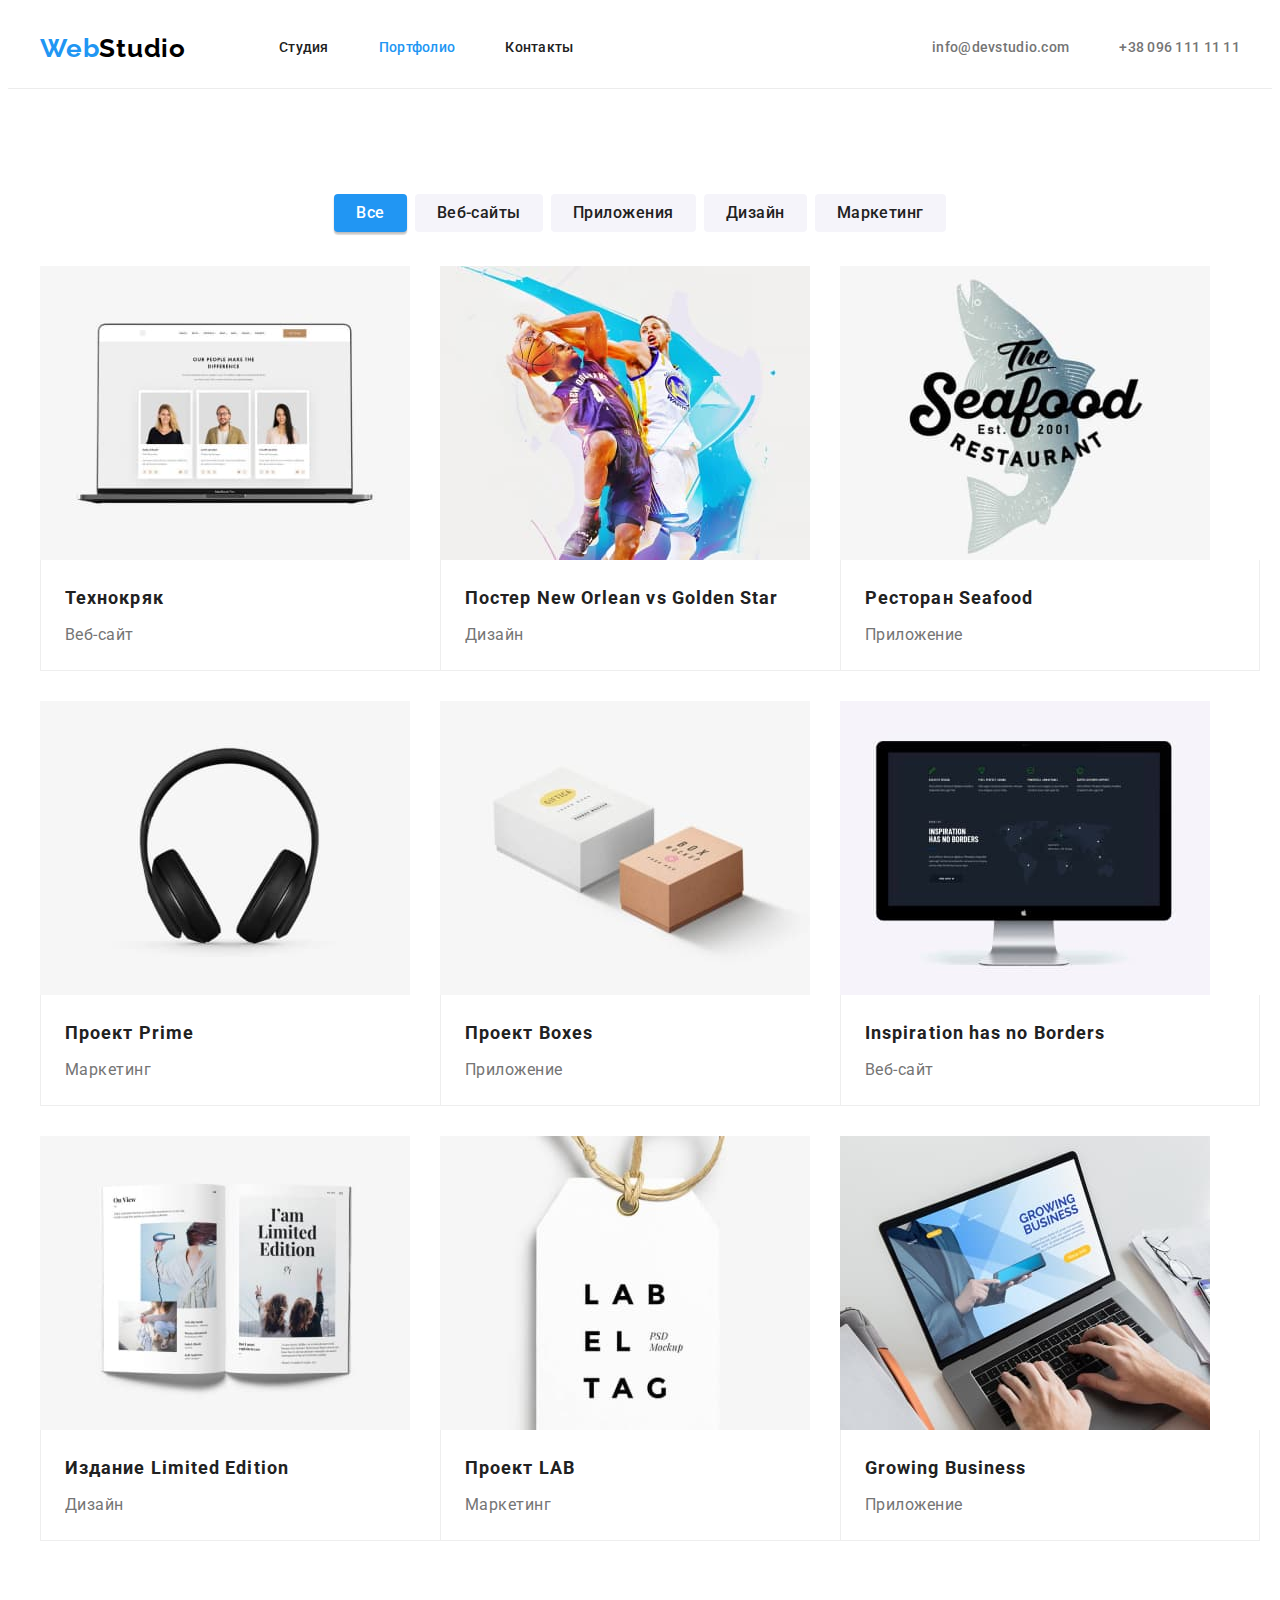
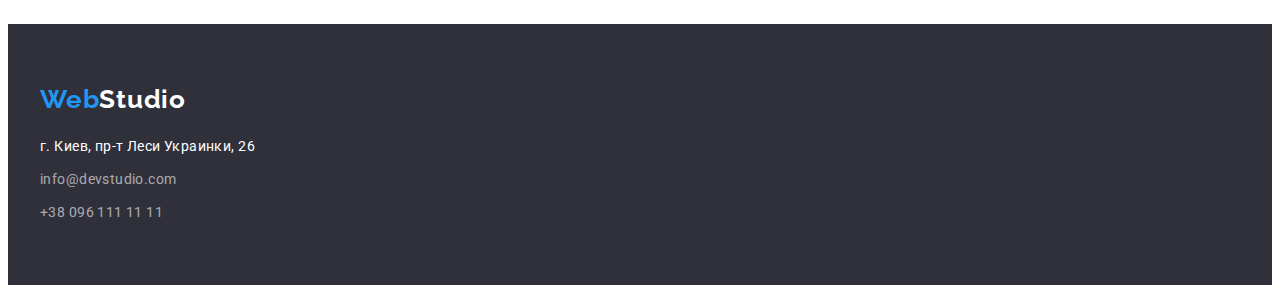
==== portfolio.html @ a7e1ee4c "add-customers" ====
<!DOCTYPE html>
<html lang="ru">
  <head>
    <meta charset="UTF-8" />
    <meta http-equiv="X-UA-Compatible" content="IE=edge" />
    <meta name="viewport" content="width=device-width, initial-scale=1.0" />
    <link rel="preconnect" href="https://fonts.googleapis.com" />
    <link rel="preconnect" href="https://fonts.gstatic.com" crossorigin />
    <link
      rel="stylesheet"
      href="https://cdnjs.cloudflare.com/ajax/libs/modern-normalize/1.1.0/modern-normalize.min.css"
      integrity="sha512-wpPYUAdjBVSE4KJnH1VR1HeZfpl1ub8YT/NKx4PuQ5NmX2tKuGu6U/JRp5y+Y8XG2tV+wKQpNHVUX03MfMFn9Q=="
      crossorigin="anonymous"
      referrerpolicy="no-referrer"
    />
    <link
      href="https://fonts.googleapis.com/css2?family=Raleway:wght@700&family=Roboto:wght@400;500;700;900&display=swap"
      rel="stylesheet"
    />
    <title>Document</title>
    <link rel="stylesheet" href="./css/style.css" />
  </head>
  <body>
    <!-- /* ----------HEADER---------- */ -->
    <header class="header">
      <div class="container">
        <nav class="header-nav">
          <a class="header-logo link" lang="en" href="index.html"
            >Web<span class="header-logo-studio">Studio</span>
          </a>
          <ul class="header-list list">
            <li class="header-list-item">
              <a href="./index.html" class="header-link link">Студия</a>
            </li>
            <li class="header-list-item">
              <a href="./portfolio.html" class="header-link link current">Портфолио</a>
            </li>
            <li class="header-list-item"><a href="" class="header-link link">Контакты</a></li>
          </ul>
        </nav>
        <ul class="header-adress list">
          <li class="header-adress-item">
            <a href="mailto:info@devstudio.com" class="header-mail link">info@devstudio.com</a>
          </li>
          <li class="header-adress-item">
            <a class="header-tel link" href="tel:+380961111111">+38 096 111 11 11</a>
          </li>
        </ul>
      </div>
    </header>
    <main>
      <!-- /* ----------PORTFOLIO---------- */ -->
      <section class="portfolio">
        <div class="container">
          <h2 class="visually-hidden">Портфолио</h2>
          <ul class="filter-list list">
            <li><button type="button" class="filter-list-btn-current">Все</button></li>
            <li><button type="button" class="filter-list-btn">Веб-сайты</button></li>
            <li><button type="button" class="filter-list-btn">Приложения</button></li>
            <li><button type="button" class="filter-list-btn">Дизайн</button></li>
            <li><button type="button" class="filter-list-btn">Маркетинг</button></li>
          </ul>
          <ul class="work-list list">
            <li class="work-list-item">
              <img
                src="./images/portfolio/portfolio-img-1.jpg"
                alt="сторінка на екрані лаптопа"
                width="370"
                height="294"
              />
              <div class="description">
                <h3 class="work-list-title">Технокряк</h3>
                <p class="work-list-product">Веб-сайт</p>
              </div>
            </li>
            <li class="work-list-item">
              <img
                src="./images/portfolio/portfolio-img-2.jpg"
                alt="два баскетболіста"
                width="370"
                height="294"
              />
              <div class="description">
                <h3 class="work-list-title">Постер New Orlean vs Golden Star</h3>
                <p class="work-list-product">Дизайн</p>
              </div>
            </li>
            <li class="work-list-item">
              <img
                src="./images/portfolio/portfolio-img-3.jpg"
                alt="лого ресторану"
                width="370"
                height="294"
              />
              <div class="description">
                <h3 class="work-list-title">Ресторан Seafood</h3>
                <p class="work-list-product">Приложение</p>
              </div>
            </li>
            <li class="work-list-item">
              <img
                src="./images/portfolio/portfolio-img-4.jpg"
                alt="навушники"
                width="370"
                height="294"
              />
              <div class="description">
                <h3 class="work-list-title">Проект Prime</h3>
                <p class="work-list-product">Маркетинг</p>
              </div>
            </li>
            <li class="work-list-item">
              <img
                src="./images/portfolio/portfolio-img-5.jpg"
                alt="дві картонні коробки"
                width="370"
                height="294"
              />
              <div class="description">
                <h3 class="work-list-title">Проект Boxes</h3>
                <p class="work-list-product">Приложение</p>
              </div>
            </li>
            <li class="work-list-item">
              <img
                src="./images/portfolio/portfolio-img-6.jpg"
                alt="сторінка на моніторі"
                width="370"
                height="294"
              />
              <div class="description">
                <h3 class="work-list-title">Inspiration has no Borders</h3>
                <p class="work-list-product">Веб-сайт</p>
              </div>
            </li>
            <li class="work-list-item">
              <img
                src="./images/portfolio/portfolio-img-7.jpg"
                alt="журнал"
                width="370"
                height="294"
              />
              <div class="description">
                <h3 class="work-list-title">Издание Limited Edition</h3>
                <p class="work-list-product">Дизайн</p>
              </div>
            </li>
            <li class="work-list-item">
              <img
                src="./images/portfolio/portfolio-img-8.jpg"
                alt="лого компанії"
                width="370"
                height="294"
              />
              <div class="description">
                <h3 class="work-list-title">Проект LAB</h3>
                <p class="work-list-product">Маркетинг</p>
              </div>
            </li>
            <li class="work-list-item">
              <img
                src="./images/portfolio/portfolio-img-9.jpg"
                alt="додаток на екрані лаптопа"
                width="370"
                height="294"
              />
              <div class="description">
                <h3 class="work-list-title">Growing Business</h3>
                <p class="work-list-product">Приложение</p>
              </div>
            </li>
          </ul>
        </div>
      </section>
    </main>
    <!-- /* ----------FOOTER---------- */ -->
    <footer class="footer">
      <div class="container">
        <a class="footer-logo link" lang="en" href="index.html"
          >Web<span class="footer-logo-studio">Studio</span></a
        >
        <address>
          <ul class="footer-adress list">
            <li class="footer-adress-item">
              <a
                class="footer-adress link"
                href="https://goo.gl/maps/LGsZiP8AUQfU9xcZ6"
                target="-blank"
                rel="noopener noreferrer"
                >г. Киев, пр-т Леси Украинки, 26</a
              >
            </li>
            <li class="footer-adress-item">
              <a class="footer-mail link" href="mailto:info@devstudio.com">info@devstudio.com</a>
            </li>
            <li class="footer-adress-item">
              <a class="footer-tel link" href="tel:+380961111111">+38 096 111 11 11</a>
            </li>
          </ul>
        </address>
      </div>
    </footer>
  </body>
</html>
---- css/style.css ----
:root {
  --first-title-color: #ffffff;
  --second-title-color: #212121;
  --second-font-color: #212121;
  --adress-font-color: #757575;
  --focus-font-color: #2196f3;
  --accent-backgraund-color: #2f303a;
}
p,
h1,
h2,
h3,
h4,
h5,
h6 {
  margin: 0;
}
ul,
ol {
  margin: 0;
  padding-left: 0;
}
img {
  display: block;
  min-width: 100%;
  height: auto;
}
body {
  font-family: 'Roboto', sans-serif;
  color: #757575;
}
section {
  padding-top: 94px;
  padding-bottom: 94px;
  /* outline: 2px solid teal; */
}
.list {
  list-style: none;
}
.link {
  text-decoration: none;
}
.container {
  width: 1200px;
  padding-left: 15px;
  padding-right: 15px;
  margin: 0 auto;
  /* outline: 2px solid red; */
}

.visually-hidden {
  position: absolute;
  width: 1px;
  height: 1px;
  margin: -1px;
  border: 0;
  padding: 0;

  white-space: nowrap;
  clip-path: inset(100%);
  clip: rect(0 0 0 0);
  overflow: hidden;
}

/* ----------HEADER----------  */

.header {
  border-bottom: 1px solid #ececec;
}
.header > .container {
  display: flex;
  align-items: center;
}
.header-nav {
  display: flex;
  align-items: center;
}
.header-list {
  display: flex;
}
.header-list-item:not(:last-child) {
  margin-right: 50px;
}
.header-adress {
  display: flex;
  margin-left: auto;
}
.header-mail,
.header-tel {
  padding-top: 32px;
  padding-bottom: 32px;
}
.header-adress > li + li {
  margin-left: 50px;
}
.header-link {
  display: block;
  padding-top: 32px;
  padding-bottom: 32px;
}
.header-link .link .header {
  background-color: #ffffff;
}
.header-logo {
  font-family: 'Raleway';
  font-weight: 700;
  font-size: 26px;
  line-height: 1.19;
  letter-spacing: 0.03em;
  color: var(--focus-font-color);
  display: block;
  margin-right: 93px;
}
.header-logo-studio {
  color: #000000;
}
.header-link {
  font-weight: 500;
  font-size: 14px;
  line-height: 1.14;
  letter-spacing: 0.02em;
  color: var(--second-font-color);
}
.header-link:hover {
  color: var(--focus-font-color);
}
.header-link:focus {
  color: var(--focus-font-color);
}
.current {
  color: var(--focus-font-color);
}
.header-mail {
  font-weight: 500;
  font-size: 14px;
  line-height: 1.14;
  letter-spacing: 0.02em;
  color: var(--adress-font-color);
  display: block;
}
.header-mail:hover,
.header-mail:focus {
  color: var(--focus-font-color);
}
.header-tel {
  font-weight: 500;
  font-size: 14px;
  line-height: 1.14;
  letter-spacing: 0.02em;
  color: var(--adress-font-color);
  display: block;
}
.header-tel:hover,
.header-tel:focus {
  color: var(--focus-font-color);
}

/* ----------HERO----------  */

.hero {
  max-width: 1600px;
  height: 600px;
  padding-top: 200px;
  padding-bottom: 200px;
  text-align: center;
  background-image: linear-gradient(rgba(47, 48, 58, 0.4), rgba(47, 48, 58, 0.4)),
    url('../images/hero-background.jpg');
  background-color: #c4c4c4;
  background-repeat: no-repeat;
  background-position: center;
  background-size: cover;
  margin-right: auto;
  margin-left: auto;
}
.hero-title {
  width: 696px;
  font-weight: 900;
  font-size: 44px;
  line-height: 1.36;
  text-align: center;
  letter-spacing: 0.06em;
  text-transform: uppercase;
  color: var(--first-title-color);
  margin: 0 auto;
  margin-bottom: 30px;
}
.hero-btn {
  font-family: inherit;
  font-weight: 700;
  font-size: 16px;
  line-height: 1.88;
  letter-spacing: 0.06em;
  color: #ffffff;
  background: #2196f3;
  box-shadow: 0px 4px 4px rgba(0, 0, 0, 0.15);
  border-radius: 4px;
  padding: 10px 32px;
  border: 0;
}
.hero-btn:hover,
.hero-btn:focus {
  background: #188ce8;
}

/* ----------BENEFITS----------  */

.benefits {
  padding-bottom: 0;
}
.benefits-list {
  display: flex;
}
.benefits-list > li:not(:first-child) {
  margin-left: 30px;
}
.benefits-list li {
  width: 270px;
}
.benefits-title {
  font-weight: 700;
  font-size: 14px;
  line-height: 16px;
  letter-spacing: 0.03em;
  text-transform: uppercase;
  color: var(--second-title-color);
  margin-bottom: 10px;
}
.benefits-text {
  font-size: 14px;
  line-height: 1.71;
  letter-spacing: 0.03em;
}

/* ----------ABOUT----------  */

.about > .container {
  flex-direction: column;
  display: flex;
}
.about-title {
  margin-bottom: 50px;
  margin-left: auto;
  margin-right: auto;
}
.abot-list {
  display: flex;
}
.abot-list > li:not(:first-child) {
  margin-left: 30px;
}
.about-title {
  font-weight: 700;
  font-size: 36px;
  line-height: 42px;
  letter-spacing: 0.03em;
  color: var(--second-title-color);
}

/* ----------TEAM----------  */

.team-list {
  display: flex;
}
.team {
  background-color: #f5f4fa;
}
.team-title {
  font-weight: 700;
  font-size: 36px;
  line-height: 1.17;
  letter-spacing: 0.03em;
  color: var(--second-title-color);
  margin-bottom: 50px;
  text-align: center;
}
.team-list-item:not(:last-child) {
  margin-right: 30px;
}
.team-list-item {
  background: #ffffff;
  box-shadow: 0px 1px 3px rgba(0, 0, 0, 0.12), 0px 1px 1px rgba(0, 0, 0, 0.14),
    0px 2px 1px rgba(0, 0, 0, 0.2);
  border-radius: 0px 0px 4px 4px;
  width: 270px;
}
.worker-data {
  padding-bottom: 30px;
  padding-top: 30px;
}
.worker {
  font-weight: 500;
  font-size: 16px;
  line-height: 1.19;
  letter-spacing: 0.03em;
  color: var(--second-font-color);
  margin-bottom: 10px;
  text-align: center;
}
.position {
  font-weight: 400;
  font-size: 16px;
  line-height: 1.19;
  letter-spacing: 0.03em;
  text-align: center;
}

<!-- /* ----------PORTFOLIO---------- */ -->

.portfolio {
  padding-top: 105px;
  padding-bottom: 83px;
}
.filter-list {
  display: flex;
  margin-bottom: 34px;
  justify-content: center;
}
.filter-list > li:not(:first-child) {
  margin-left: 8px;
}
.filter-list-btn-current,
.filter-list-btn {
  padding: 6px 22px;
}
.filter-list-btn-current {
  font-family: inherit;
  font-weight: 500;
  font-size: 16px;
  line-height: 1.62;
  text-align: center;
  letter-spacing: 0.03em;
  color: #ffffff;
  background: #2196f3;
  box-shadow: 0px 3px 1px rgba(0, 0, 0, 0.1), 0px 1px 2px rgba(0, 0, 0, 0.08),
    0px 2px 2px rgba(0, 0, 0, 0.12);
  border-radius: 4px;
  border: 0;
}
.filter-list-btn {
  font-family: inherit;
  font-weight: 500;
  font-size: 16px;
  line-height: 1.62;
  text-align: center;
  letter-spacing: 0.03em;
  color: var(--second-title-color);
  background: #f5f4fa;
  border-radius: 4px;
  border: 0;
}
.work-list {
  display: flex;
  flex-wrap: wrap;
  margin-top: -30px;
  margin-left: -30px;
}
.work-list-item {
  margin-top: 30px;
  margin-left: 30px;
}
.work-list-item {
  background: #ffffff;
  box-sizing: border-box;
  width: 370px;
}
.description {
  width: 370px;
  padding: 20px 24px;
  border-bottom: 1px solid #eeeeee;
  border-right: 1px solid #eeeeee;
  border-left: 1px solid #eeeeee;
}
.work-list-title {
  font-weight: 700;
  font-size: 18px;
  line-height: 2;
  letter-spacing: 0.06em;
  color: var(--second-title-color);
  margin-bottom: 4px;
}
.work-list-product {
  font-size: 16px;
  line-height: 1.88;
  letter-spacing: 0.03em;
}

/* ----------CUSTOMERS---------- */
.customers-title {
  font-weight: 700;
  font-size: 36px;
  line-height: 42px;
  text-align: center;
  letter-spacing: 0.03em;
  color: var(--second-font-color);
  padding-bottom: 50px;
}
.customers-list {
  display: flex;
  justify-content: center;
}
.customers-list-item {
  width: 170px;
  height: 92px;
  border: 1px solid #afb1b8;
  box-sizing: border-box;
  border-radius: 4px;
}
.customers-list-item:not(:last-child) {
  margin-right: 30px;
}

/* ----------FOOTER----------  */

.footer-adress-item:not(:last-child) {
  margin-bottom: 9px;
}

.footer {
  padding-top: 60px;
  padding-bottom: 60px;
  background-color: var(--accent-backgraund-color);
}
.footer-logo {
  display: block;
  font-family: 'Raleway';
  font-weight: 700;
  font-size: 26px;
  line-height: 1.19;
  letter-spacing: 0.03em;
  color: var(--focus-font-color);
  margin-bottom: 20px;
}
.footer-logo-studio {
  color: #ffffff;
}
.footer-adress {
  font-style: normal;
  font-size: 14px;
  line-height: 1.71;
  letter-spacing: 0.03em;
  color: #ffffff;
}
.footer-adress:hover,
.footer-adress:focus {
  color: var(--focus-font-color);
}
.footer-mail {
  font-size: 14px;
  line-height: 1.71;
  letter-spacing: 0.03em;
  color: rgba(255, 255, 255, 0.6);
}
.footer-mail:hover,
.footer-mail:focus {
  color: var(--focus-font-color);
}
.footer-tel {
  font-size: 14px;
  line-height: 1.71;
  letter-spacing: 0.03em;
  color: rgba(255, 255, 255, 0.6);
}
.footer-tel:hover,
.footer-tel:focus {
  color: var(--focus-font-color);
}
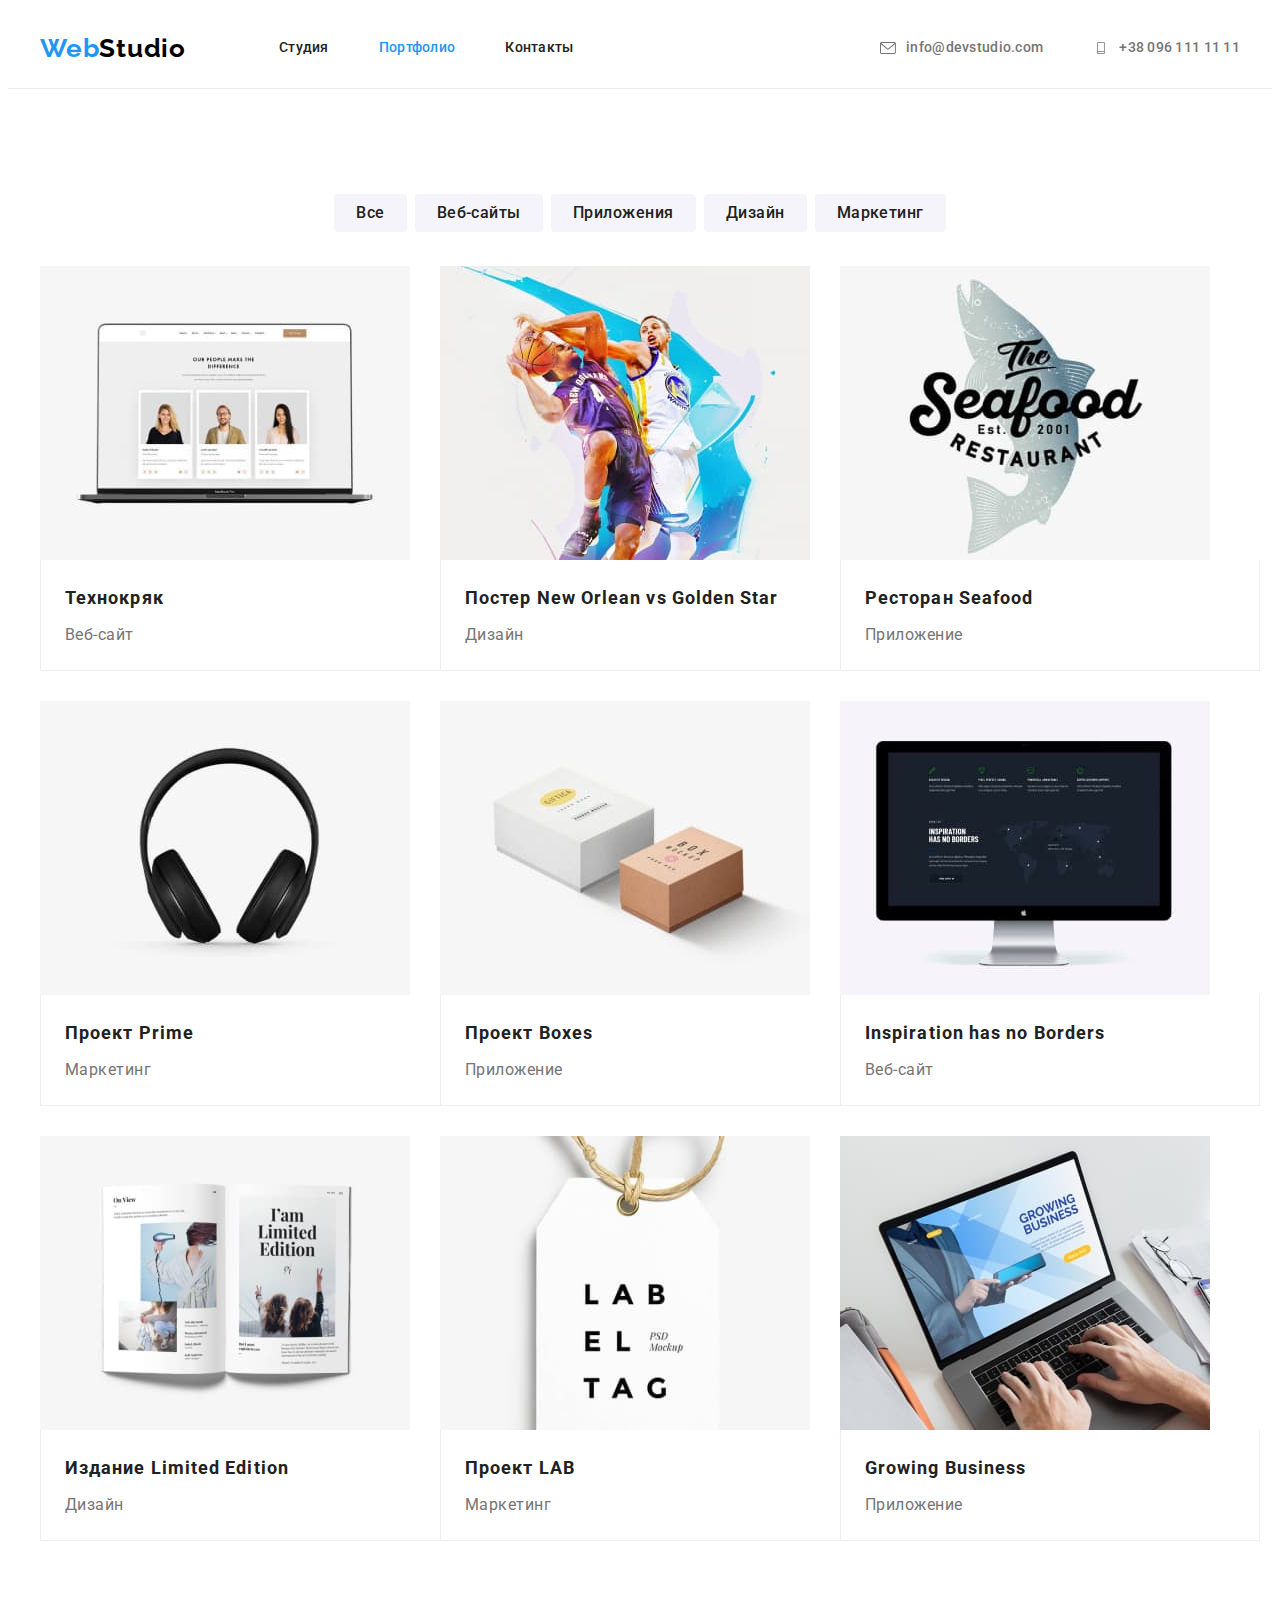
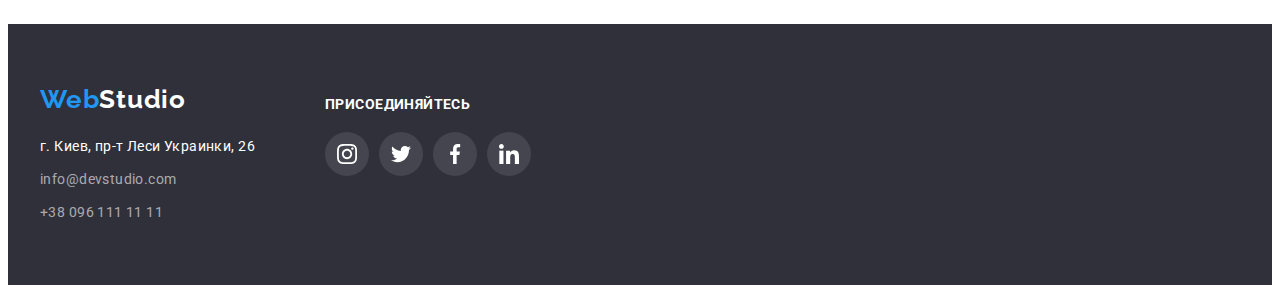
==== commit 8b31a5e0: "for-inspection" ====
--- a/portfolio.html
+++ b/portfolio.html
@@ -40,9 +40,15 @@
         </nav>
         <ul class="header-adress list">
           <li class="header-adress-item">
-            <a href="mailto:info@devstudio.com" class="header-mail link">info@devstudio.com</a>
+            <svg class="header-adress-icon" width="16" height="12">
+              <use href="./images/icons/symbol-defs.svg#icon-envelope"></use>
+            </svg>
+            <a href="mailto:info@devstudio.com" class="header-mail link"> info@devstudio.com</a>
           </li>
           <li class="header-adress-item">
+            <svg class="header-adress-icon" width="16" height="12">
+              <use href="./images/icons/symbol-defs.svg#icon-smartphone"></use>
+            </svg>
             <a class="header-tel link" href="tel:+380961111111">+38 096 111 11 11</a>
           </li>
         </ul>
@@ -54,7 +60,7 @@
         <div class="container">
           <h2 class="visually-hidden">Портфолио</h2>
           <ul class="filter-list list">
-            <li><button type="button" class="filter-list-btn-current">Все</button></li>
+            <li><button type="button" class="filter-list-btn">Все</button></li>
             <li><button type="button" class="filter-list-btn">Веб-сайты</button></li>
             <li><button type="button" class="filter-list-btn">Приложения</button></li>
             <li><button type="button" class="filter-list-btn">Дизайн</button></li>
@@ -62,112 +68,131 @@
           </ul>
           <ul class="work-list list">
             <li class="work-list-item">
-              <img
-                src="./images/portfolio/portfolio-img-1.jpg"
-                alt="сторінка на екрані лаптопа"
-                width="370"
-                height="294"
-              />
-              <div class="description">
-                <h3 class="work-list-title">Технокряк</h3>
-                <p class="work-list-product">Веб-сайт</p>
-              </div>
-            </li>
-            <li class="work-list-item">
-              <img
-                src="./images/portfolio/portfolio-img-2.jpg"
-                alt="два баскетболіста"
-                width="370"
-                height="294"
-              />
-              <div class="description">
-                <h3 class="work-list-title">Постер New Orlean vs Golden Star</h3>
-                <p class="work-list-product">Дизайн</p>
-              </div>
-            </li>
-            <li class="work-list-item">
-              <img
-                src="./images/portfolio/portfolio-img-3.jpg"
-                alt="лого ресторану"
-                width="370"
-                height="294"
-              />
-              <div class="description">
-                <h3 class="work-list-title">Ресторан Seafood</h3>
-                <p class="work-list-product">Приложение</p>
-              </div>
-            </li>
-            <li class="work-list-item">
-              <img
-                src="./images/portfolio/portfolio-img-4.jpg"
-                alt="навушники"
-                width="370"
-                height="294"
-              />
-              <div class="description">
-                <h3 class="work-list-title">Проект Prime</h3>
-                <p class="work-list-product">Маркетинг</p>
-              </div>
-            </li>
-            <li class="work-list-item">
-              <img
-                src="./images/portfolio/portfolio-img-5.jpg"
-                alt="дві картонні коробки"
-                width="370"
-                height="294"
-              />
-              <div class="description">
-                <h3 class="work-list-title">Проект Boxes</h3>
-                <p class="work-list-product">Приложение</p>
-              </div>
-            </li>
-            <li class="work-list-item">
-              <img
-                src="./images/portfolio/portfolio-img-6.jpg"
-                alt="сторінка на моніторі"
-                width="370"
-                height="294"
-              />
-              <div class="description">
-                <h3 class="work-list-title">Inspiration has no Borders</h3>
-                <p class="work-list-product">Веб-сайт</p>
-              </div>
-            </li>
-            <li class="work-list-item">
-              <img
-                src="./images/portfolio/portfolio-img-7.jpg"
-                alt="журнал"
-                width="370"
-                height="294"
-              />
-              <div class="description">
-                <h3 class="work-list-title">Издание Limited Edition</h3>
-                <p class="work-list-product">Дизайн</p>
-              </div>
-            </li>
-            <li class="work-list-item">
-              <img
-                src="./images/portfolio/portfolio-img-8.jpg"
-                alt="лого компанії"
-                width="370"
-                height="294"
-              />
-              <div class="description">
-                <h3 class="work-list-title">Проект LAB</h3>
-                <p class="work-list-product">Маркетинг</p>
-              </div>
-            </li>
-            <li class="work-list-item">
-              <img
-                src="./images/portfolio/portfolio-img-9.jpg"
-                alt="додаток на екрані лаптопа"
-                width="370"
-                height="294"
-              />
-              <div class="description">
-                <h3 class="work-list-title">Growing Business</h3>
-                <p class="work-list-product">Приложение</p>
-              </div>
+              <a href="" class="work-list-link link">
+                <img
+                  src="./images/portfolio/portfolio-img-1.jpg"
+                  alt="сторінка на екрані лаптопа"
+                  width="370"
+                  height="294"
+                />
+                <div class="description">
+                  <h3 class="work-list-title">Технокряк</h3>
+                  <p class="work-list-product">Веб-сайт</p>
+                </div>
+              </a>
+            </li>
+
+            <li class="work-list-item">
+              <a href="" class="work-list-link link"
+                ><img
+                  src="./images/portfolio/portfolio-img-2.jpg"
+                  alt="два баскетболіста"
+                  width="370"
+                  height="294"
+                />
+                <div class="description">
+                  <h3 class="work-list-title">Постер New Orlean vs Golden Star</h3>
+                  <p class="work-list-product">Дизайн</p>
+                </div></a
+              >
+            </li>
+            <li class="work-list-item">
+              <a href="" class="work-list-link link"
+                ><img
+                  src="./images/portfolio/portfolio-img-3.jpg"
+                  alt="лого ресторану"
+                  width="370"
+                  height="294"
+                />
+                <div class="description">
+                  <h3 class="work-list-title">Ресторан Seafood</h3>
+                  <p class="work-list-product">Приложение</p>
+                </div></a
+              >
+            </li>
+            <li class="work-list-item">
+              <a href="" class="work-list-link link"
+                ><img
+                  src="./images/portfolio/portfolio-img-4.jpg"
+                  alt="навушники"
+                  width="370"
+                  height="294"
+                />
+                <div class="description">
+                  <h3 class="work-list-title">Проект Prime</h3>
+                  <p class="work-list-product">Маркетинг</p>
+                </div></a
+              >
+            </li>
+            <li class="work-list-item">
+              <a href="" class="work-list-link link"
+                ><img
+                  src="./images/portfolio/portfolio-img-5.jpg"
+                  alt="дві картонні коробки"
+                  width="370"
+                  height="294"
+                />
+                <div class="description">
+                  <h3 class="work-list-title">Проект Boxes</h3>
+                  <p class="work-list-product">Приложение</p>
+                </div></a
+              >
+            </li>
+            <li class="work-list-item">
+              <a href="" class="work-list-link link"
+                ><img
+                  src="./images/portfolio/portfolio-img-6.jpg"
+                  alt="сторінка на моніторі"
+                  width="370"
+                  height="294"
+                />
+                <div class="description">
+                  <h3 class="work-list-title">Inspiration has no Borders</h3>
+                  <p class="work-list-product">Веб-сайт</p>
+                </div></a
+              >
+            </li>
+            <li class="work-list-item">
+              <a href="" class="work-list-link link"
+                ><img
+                  src="./images/portfolio/portfolio-img-7.jpg"
+                  alt="журнал"
+                  width="370"
+                  height="294"
+                />
+                <div class="description">
+                  <h3 class="work-list-title">Издание Limited Edition</h3>
+                  <p class="work-list-product">Дизайн</p>
+                </div></a
+              >
+            </li>
+            <li class="work-list-item">
+              <a href="" class="work-list-link link"
+                ><img
+                  src="./images/portfolio/portfolio-img-8.jpg"
+                  alt="лого компанії"
+                  width="370"
+                  height="294"
+                />
+                <div class="description">
+                  <h3 class="work-list-title">Проект LAB</h3>
+                  <p class="work-list-product">Маркетинг</p>
+                </div></a
+              >
+            </li>
+            <li class="work-list-item">
+              <a href="" class="work-list-link link"
+                ><img
+                  src="./images/portfolio/portfolio-img-9.jpg"
+                  alt="додаток на екрані лаптопа"
+                  width="370"
+                  height="294"
+                />
+                <div class="description">
+                  <h3 class="work-list-title">Growing Business</h3>
+                  <p class="work-list-product">Приложение</p>
+                </div></a
+              >
             </li>
           </ul>
         </div>
@@ -176,28 +201,59 @@
     <!-- /* ----------FOOTER---------- */ -->
     <footer class="footer">
       <div class="container">
-        <a class="footer-logo link" lang="en" href="index.html"
-          >Web<span class="footer-logo-studio">Studio</span></a
-        >
-        <address>
-          <ul class="footer-adress list">
-            <li class="footer-adress-item">
-              <a
-                class="footer-adress link"
-                href="https://goo.gl/maps/LGsZiP8AUQfU9xcZ6"
-                target="-blank"
-                rel="noopener noreferrer"
-                >г. Киев, пр-т Леси Украинки, 26</a
-              >
-            </li>
-            <li class="footer-adress-item">
-              <a class="footer-mail link" href="mailto:info@devstudio.com">info@devstudio.com</a>
-            </li>
-            <li class="footer-adress-item">
-              <a class="footer-tel link" href="tel:+380961111111">+38 096 111 11 11</a>
-            </li>
-          </ul>
-        </address>
+        <div class="footer-logo-adress">
+          <a class="footer-logo link" lang="en" href="index.html"
+            >Web<span class="footer-logo-studio">Studio</span></a
+          >
+          <address>
+            <ul class="footer-adress list">
+              <li class="footer-adress-item">
+                <a
+                  class="footer-adress link"
+                  href="https://goo.gl/maps/LGsZiP8AUQfU9xcZ6"
+                  target="-blank"
+                  rel="noopener noreferrer"
+                  >г. Киев, пр-т Леси Украинки, 26</a
+                >
+              </li>
+              <li class="footer-adress-item">
+                <a class="footer-mail link" href="mailto:info@devstudio.com">info@devstudio.com</a>
+              </li>
+              <li class="footer-adress-item">
+                <a class="footer-tel link" href="tel:+380961111111">+38 096 111 11 11</a>
+              </li>
+            </ul>
+          </address>
+        </div>
+        <div class="footer-soc">
+          <h3 class="join">присоединяйтесь</h3>
+          <ul class="footer-soc-list list">
+            <li class="footer-soc-item">
+              <a href="" class="footer-soc-link link">
+                <svg class="footer-soc-icon" width="20" height="20">
+                  <use href="./images/icons/symbol-defs.svg#icon-instagram"></use></svg
+              ></a>
+            </li>
+            <li class="footer-soc-item">
+              <a href="" class="footer-soc-link link"
+                ><svg class="footer-soc-icon" width="20" height="20">
+                  <use href="./images/icons/symbol-defs.svg#icon-twitter"></use></svg
+              ></a>
+            </li>
+            <li class="footer-soc-item">
+              <a href="" class="footer-soc-link link"
+                ><svg class="footer-soc-icon" width="20" height="20">
+                  <use href="./images/icons/symbol-defs.svg#icon-facebook"></use></svg
+              ></a>
+            </li>
+            <li class="footer-soc-item">
+              <a href="" class="footer-soc-link link"
+                ><svg class="footer-soc-icon" width="20" height="20">
+                  <use href="./images/icons/symbol-defs.svg#icon-linkedin"></use></svg
+              ></a>
+            </li>
+          </ul>
+        </div>
       </div>
     </footer>
   </body>
--- a/css/style.css
+++ b/css/style.css
@@ -153,6 +153,18 @@
 .header-tel:hover,
 .header-tel:focus {
   color: var(--focus-font-color);
+}
+.header-adress-item {
+  display: flex;
+  align-items: center;
+}
+.header-adress-item:hover,
+.header-adress-item:focus {
+  color: var(--focus-font-color);
+}
+.header-adress-icon {
+  margin-right: 10px;
+  fill: currentColor;
 }
 
 /* ----------HERO----------  */
@@ -205,7 +217,9 @@
 /* ----------BENEFITS----------  */
 
 .benefits {
-  padding-bottom: 0;
+  max-width: 1600px;
+  margin-right: auto;
+  margin-left: auto;
 }
 .benefits-list {
   display: flex;
@@ -216,6 +230,17 @@
 .benefits-list li {
   width: 270px;
 }
+.benefits-icon-border {
+  display: flex;
+  align-items: center;
+  justify-content: center;
+  width: 270px;
+  height: 120px;
+  margin-bottom: 30px;
+  background: #f5f4fa;
+  border-radius: 4px;
+}
+
 .benefits-title {
   font-weight: 700;
   font-size: 14px;
@@ -233,6 +258,11 @@
 
 /* ----------ABOUT----------  */
 
+.about {
+  max-width: 1600px;
+  margin-right: auto;
+  margin-left: auto;
+}
 .about > .container {
   flex-direction: column;
   display: flex;
@@ -263,6 +293,9 @@
 }
 .team {
   background-color: #f5f4fa;
+  max-width: 1600px;
+  margin-right: auto;
+  margin-left: auto;
 }
 .team-title {
   font-weight: 700;
@@ -302,8 +335,80 @@
   line-height: 1.19;
   letter-spacing: 0.03em;
   text-align: center;
-}
-
+  margin-bottom: 16px;
+}
+.workers-soc-list {
+  display: flex;
+  justify-content: center;
+}
+.workers-soc-item + .workers-soc-item {
+  margin-left: 10px;
+}
+.workers-soc-link {
+  width: 44px;
+  height: 44px;
+  border-radius: 50%;
+  color: #afb1b8;
+  display: flex;
+  align-items: center;
+  justify-content: center;
+}
+.workers-soc-icon {
+  fill: currentColor;
+}
+.workers-soc-link:hover {
+  background-color: var(--focus-font-color);
+  color: var(--first-title-color);
+}
+
+/* ----------CUSTOMERS---------- */
+.customers {
+  max-width: 1600px;
+  margin-right: auto;
+  margin-left: auto;
+}
+.customers-title {
+  font-weight: 700;
+  font-size: 36px;
+  line-height: 42px;
+  text-align: center;
+  letter-spacing: 0.03em;
+  color: var(--second-font-color);
+  padding-bottom: 50px;
+}
+.customers-list {
+  display: flex;
+  justify-content: center;
+}
+.customers-list-item {
+  width: 170px;
+  height: 92px;
+  /* border: 1px solid #afb1b8;
+  box-sizing: border-box;
+  border-radius: 4px; */
+}
+.customers-list-item:not(:last-child) {
+  margin-right: 30px;
+}
+.customers-link {
+  display: flex;
+  align-items: center;
+  justify-content: center;
+  width: 100%;
+  height: 100%;
+  color: #afb1b8;
+  border: 1px solid #afb1b8;
+  box-sizing: border-box;
+  border-radius: 4px;
+}
+.customers-icon {
+  fill: currentColor;
+}
+.customers-link:hover,
+.customers-link:focus {
+  color: var(--focus-font-color);
+  border: 1px solid var(--focus-font-color);
+}
 <!-- /* ----------PORTFOLIO---------- */ -->
 
 .portfolio {
@@ -322,7 +427,7 @@
 .filter-list-btn {
   padding: 6px 22px;
 }
-.filter-list-btn-current {
+/* .filter-list-btn-current {
   font-family: inherit;
   font-weight: 500;
   font-size: 16px;
@@ -335,7 +440,7 @@
     0px 2px 2px rgba(0, 0, 0, 0.12);
   border-radius: 4px;
   border: 0;
-}
+} */
 .filter-list-btn {
   font-family: inherit;
   font-weight: 500;
@@ -347,6 +452,13 @@
   background: #f5f4fa;
   border-radius: 4px;
   border: 0;
+  cursor: pointer;
+}
+.filter-list-btn:hover {
+  color: var(--first-title-color);
+  background-color: var(--focus-font-color);
+  box-shadow: 0px 3px 1px rgba(0, 0, 0, 0.1), 0px 1px 2px rgba(0, 0, 0, 0.08),
+    0px 2px 2px rgba(0, 0, 0, 0.12);
 }
 .work-list {
   display: flex;
@@ -369,6 +481,7 @@
   border-bottom: 1px solid #eeeeee;
   border-right: 1px solid #eeeeee;
   border-left: 1px solid #eeeeee;
+  display: block;
 }
 .work-list-title {
   font-weight: 700;
@@ -382,31 +495,12 @@
   font-size: 16px;
   line-height: 1.88;
   letter-spacing: 0.03em;
-}
-
-/* ----------CUSTOMERS---------- */
-.customers-title {
-  font-weight: 700;
-  font-size: 36px;
-  line-height: 42px;
-  text-align: center;
-  letter-spacing: 0.03em;
-  color: var(--second-font-color);
-  padding-bottom: 50px;
-}
-.customers-list {
-  display: flex;
-  justify-content: center;
-}
-.customers-list-item {
-  width: 170px;
-  height: 92px;
-  border: 1px solid #afb1b8;
-  box-sizing: border-box;
-  border-radius: 4px;
-}
-.customers-list-item:not(:last-child) {
-  margin-right: 30px;
+  color: var(--adress-font-color);
+}
+.work-list-item:hover,
+.work-list-item:focus {
+  box-shadow: 0px 1px 1px rgba(0, 0, 0, 0.12), 0px 4px 4px rgba(0, 0, 0, 0.06),
+    1px 4px 6px rgba(0, 0, 0, 0.16);
 }
 
 /* ----------FOOTER----------  */
@@ -416,9 +510,14 @@
 }
 
 .footer {
+  max-width: 1600;
   padding-top: 60px;
   padding-bottom: 60px;
   background-color: var(--accent-backgraund-color);
+  display: flex;
+}
+.footer > .container {
+  display: flex;
 }
 .footer-logo {
   display: block;
@@ -464,3 +563,43 @@
 .footer-tel:focus {
   color: var(--focus-font-color);
 }
+.join {
+  font-weight: 700;
+  font-size: 14px;
+  line-height: 16px;
+  letter-spacing: 0.03em;
+  text-transform: uppercase;
+  color: #ffffff;
+  margin-bottom: 20px;
+}
+.footer-soc-list {
+  display: flex;
+  justify-content: center;
+}
+.footer-soc-item + .footer-soc-item {
+  margin-left: 10px;
+}
+.footer-soc-link {
+  width: 44px;
+  height: 44px;
+  border-radius: 50%;
+  color: #ffffff;
+  background: rgba(255, 255, 255, 0.1);
+  display: flex;
+  align-items: center;
+  justify-content: center;
+}
+.footer-soc-icon {
+  fill: currentColor;
+}
+.footer-soc-link:hover {
+  background-color: var(--focus-font-color);
+  color: var(--first-title-color);
+}
+.footer-soc {
+  display: flex;
+  flex-direction: column;
+  margin-left: 70px;
+  padding-top: 12px;
+  /* justify-content: center; */
+}
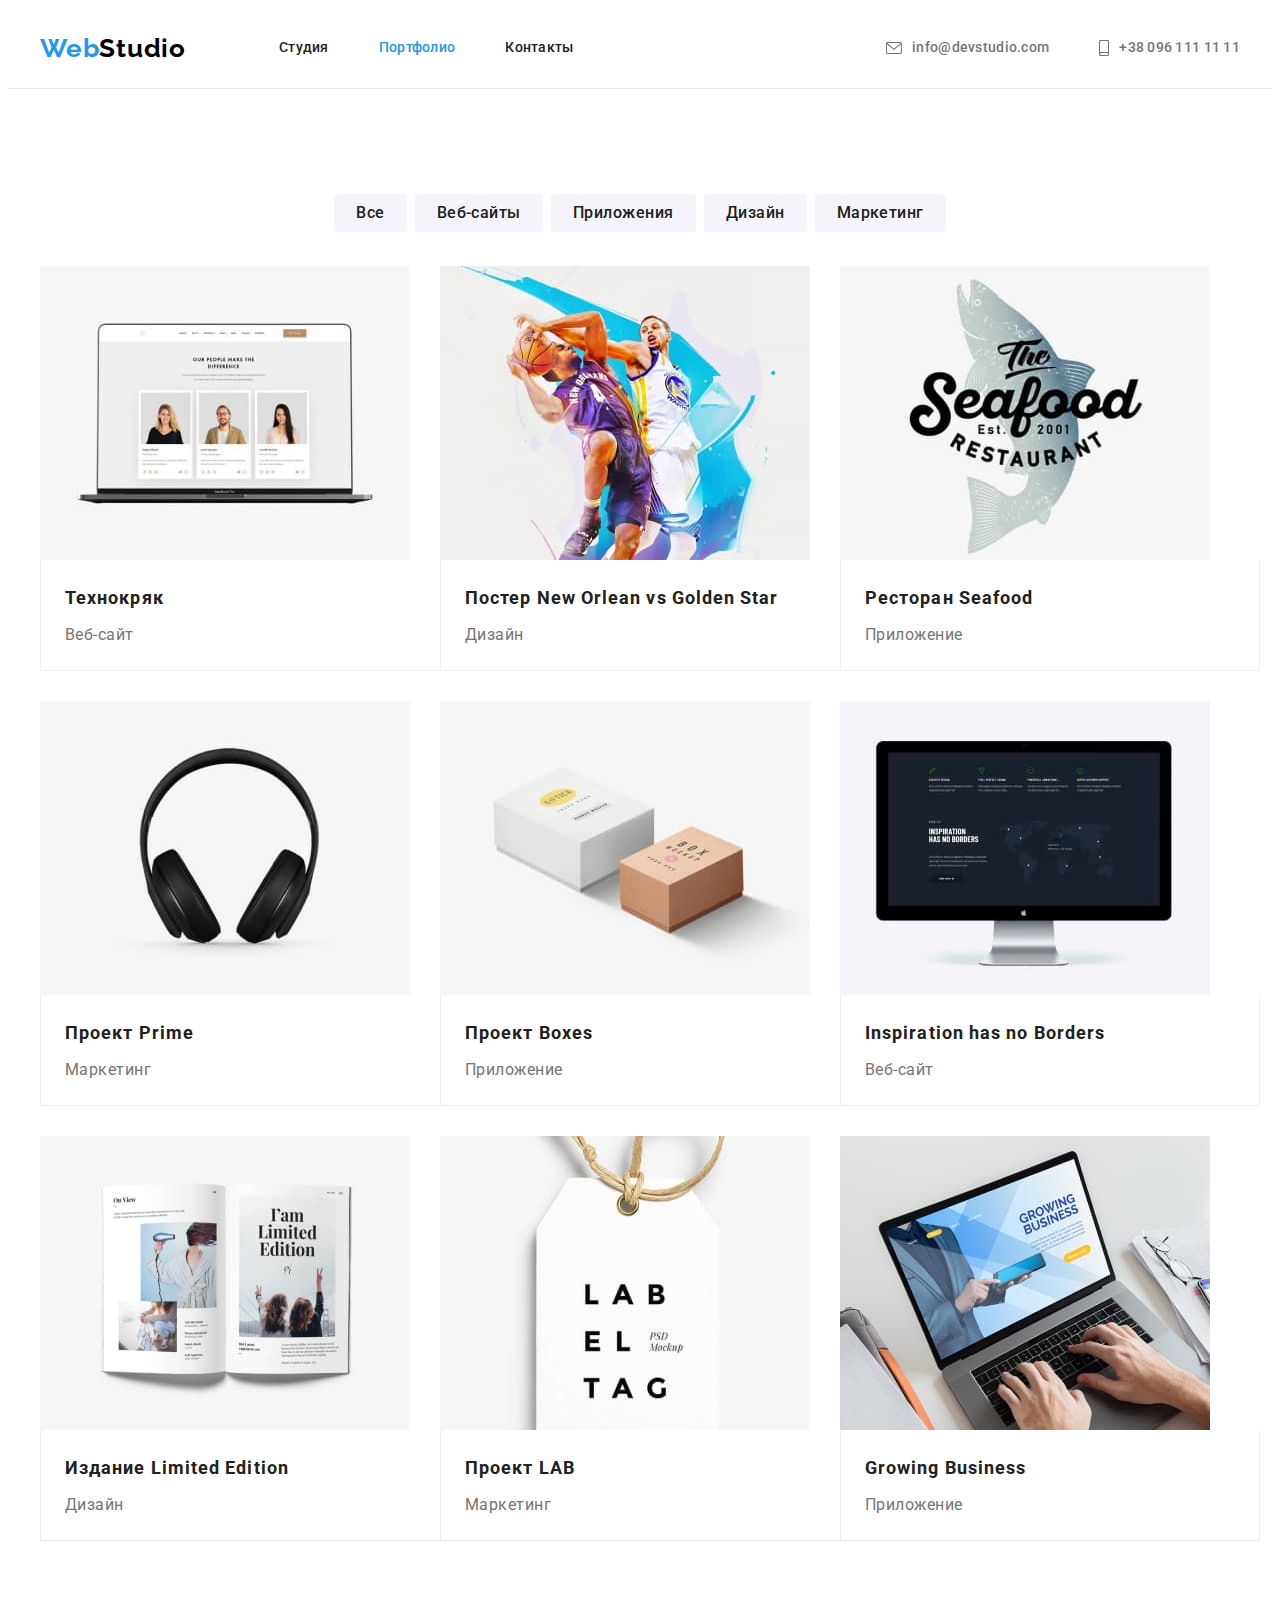
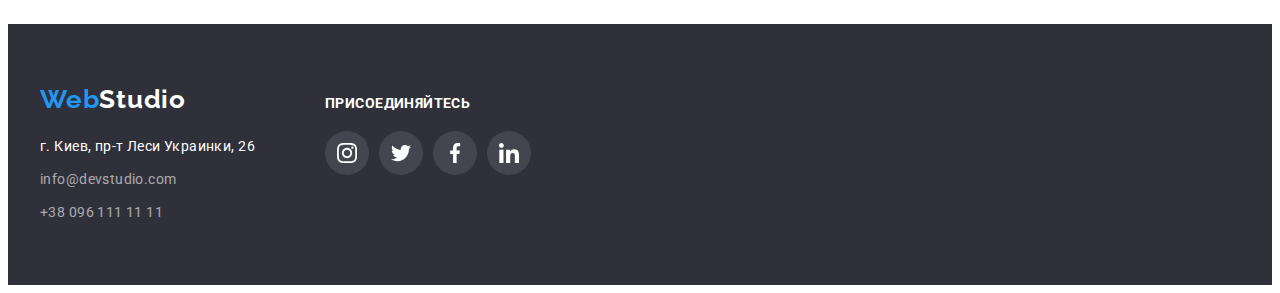
==== commit c94c22c7: "fix" ====
--- a/portfolio.html
+++ b/portfolio.html
@@ -40,16 +40,18 @@
         </nav>
         <ul class="header-adress list">
           <li class="header-adress-item">
-            <svg class="header-adress-icon" width="16" height="12">
-              <use href="./images/icons/symbol-defs.svg#icon-envelope"></use>
-            </svg>
-            <a href="mailto:info@devstudio.com" class="header-mail link"> info@devstudio.com</a>
+            <a href="mailto:info@devstudio.com" class="header-mail link"
+              ><svg class="header-adress-icon" width="16" height="12">
+                <use href="./images/icons/symbol-defs.svg#icon-envelope"></use></svg
+              >info@devstudio.com</a
+            >
           </li>
           <li class="header-adress-item">
-            <svg class="header-adress-icon" width="16" height="12">
-              <use href="./images/icons/symbol-defs.svg#icon-smartphone"></use>
-            </svg>
-            <a class="header-tel link" href="tel:+380961111111">+38 096 111 11 11</a>
+            <a class="header-tel link" href="tel:+380961111111"
+              ><svg class="header-adress-icon" width="10" height="16">
+                <use href="./images/icons/symbol-defs.svg#icon-smartphone"></use></svg
+              >+38 096 111 11 11</a
+            >
           </li>
         </ul>
       </div>
--- a/css/style.css
+++ b/css/style.css
@@ -114,6 +114,9 @@
 .header-logo-studio {
   color: #000000;
 }
+.header-logo:focus {
+  outline: none;
+}
 .header-link {
   font-weight: 500;
   font-size: 14px;
@@ -126,6 +129,7 @@
 }
 .header-link:focus {
   color: var(--focus-font-color);
+  outline: none;
 }
 .current {
   color: var(--focus-font-color);
@@ -136,11 +140,13 @@
   line-height: 1.14;
   letter-spacing: 0.02em;
   color: var(--adress-font-color);
-  display: block;
+  display: flex;
+  align-items: center;
 }
 .header-mail:hover,
 .header-mail:focus {
   color: var(--focus-font-color);
+  outline: none;
 }
 .header-tel {
   font-weight: 500;
@@ -148,23 +154,28 @@
   line-height: 1.14;
   letter-spacing: 0.02em;
   color: var(--adress-font-color);
-  display: block;
+  display: flex;
+  align-items: center;
 }
 .header-tel:hover,
 .header-tel:focus {
   color: var(--focus-font-color);
-}
-.header-adress-item {
-  display: flex;
-  align-items: center;
-}
-.header-adress-item:hover,
+  outline: none;
+}
+/* .header-adress-item {
+  display: flex;
+  align-items: center;
+} */
+/* .header-adress-item:hover,
 .header-adress-item:focus {
   color: var(--focus-font-color);
-}
+} */
 .header-adress-icon {
   margin-right: 10px;
   fill: currentColor;
+  /* display: inline-flex; */
+  /* justify-content: center; */
+  /* align-items: baseline; */
 }
 
 /* ----------HERO----------  */
@@ -356,9 +367,11 @@
 .workers-soc-icon {
   fill: currentColor;
 }
-.workers-soc-link:hover {
+.workers-soc-link:hover,
+.workers-soc-link:focus {
   background-color: var(--focus-font-color);
   color: var(--first-title-color);
+  outline: none;
 }
 
 /* ----------CUSTOMERS---------- */
@@ -374,7 +387,7 @@
   text-align: center;
   letter-spacing: 0.03em;
   color: var(--second-font-color);
-  padding-bottom: 50px;
+  margin-bottom: 50px;
 }
 .customers-list {
   display: flex;
@@ -383,9 +396,6 @@
 .customers-list-item {
   width: 170px;
   height: 92px;
-  /* border: 1px solid #afb1b8;
-  box-sizing: border-box;
-  border-radius: 4px; */
 }
 .customers-list-item:not(:last-child) {
   margin-right: 30px;
@@ -408,6 +418,7 @@
 .customers-link:focus {
   color: var(--focus-font-color);
   border: 1px solid var(--focus-font-color);
+  outline: none;
 }
 <!-- /* ----------PORTFOLIO---------- */ -->
 
@@ -427,20 +438,9 @@
 .filter-list-btn {
   padding: 6px 22px;
 }
-/* .filter-list-btn-current {
-  font-family: inherit;
-  font-weight: 500;
-  font-size: 16px;
-  line-height: 1.62;
-  text-align: center;
-  letter-spacing: 0.03em;
-  color: #ffffff;
-  background: #2196f3;
-  box-shadow: 0px 3px 1px rgba(0, 0, 0, 0.1), 0px 1px 2px rgba(0, 0, 0, 0.08),
-    0px 2px 2px rgba(0, 0, 0, 0.12);
-  border-radius: 4px;
-  border: 0;
-} */
+button:focus {
+  outline: none;
+}
 .filter-list-btn {
   font-family: inherit;
   font-weight: 500;
@@ -454,7 +454,8 @@
   border: 0;
   cursor: pointer;
 }
-.filter-list-btn:hover {
+.filter-list-btn:hover,
+.filter-list-btn:focus {
   color: var(--first-title-color);
   background-color: var(--focus-font-color);
   box-shadow: 0px 3px 1px rgba(0, 0, 0, 0.1), 0px 1px 2px rgba(0, 0, 0, 0.08),
@@ -497,10 +498,19 @@
   letter-spacing: 0.03em;
   color: var(--adress-font-color);
 }
-.work-list-item:hover,
+/* .work-list-item:hover,
 .work-list-item:focus {
   box-shadow: 0px 1px 1px rgba(0, 0, 0, 0.12), 0px 4px 4px rgba(0, 0, 0, 0.06),
     1px 4px 6px rgba(0, 0, 0, 0.16);
+} */
+.work-list-link:hover,
+.work-list-link:focus {
+  box-shadow: 0px 1px 1px rgba(0, 0, 0, 0.12), 0px 4px 4px rgba(0, 0, 0, 0.06),
+    1px 4px 6px rgba(0, 0, 0, 0.16);
+  outline: none;
+}
+.work-list-link {
+  display: block;
 }
 
 /* ----------FOOTER----------  */
@@ -518,6 +528,7 @@
 }
 .footer > .container {
   display: flex;
+  align-items: baseline;
 }
 .footer-logo {
   display: block;
@@ -592,14 +603,12 @@
 .footer-soc-icon {
   fill: currentColor;
 }
-.footer-soc-link:hover {
+.footer-soc-link:hover,
+.footer-soc-link:focus {
   background-color: var(--focus-font-color);
   color: var(--first-title-color);
+  outline: none;
 }
 .footer-soc {
-  display: flex;
-  flex-direction: column;
   margin-left: 70px;
-  padding-top: 12px;
-  /* justify-content: center; */
-}
+}
